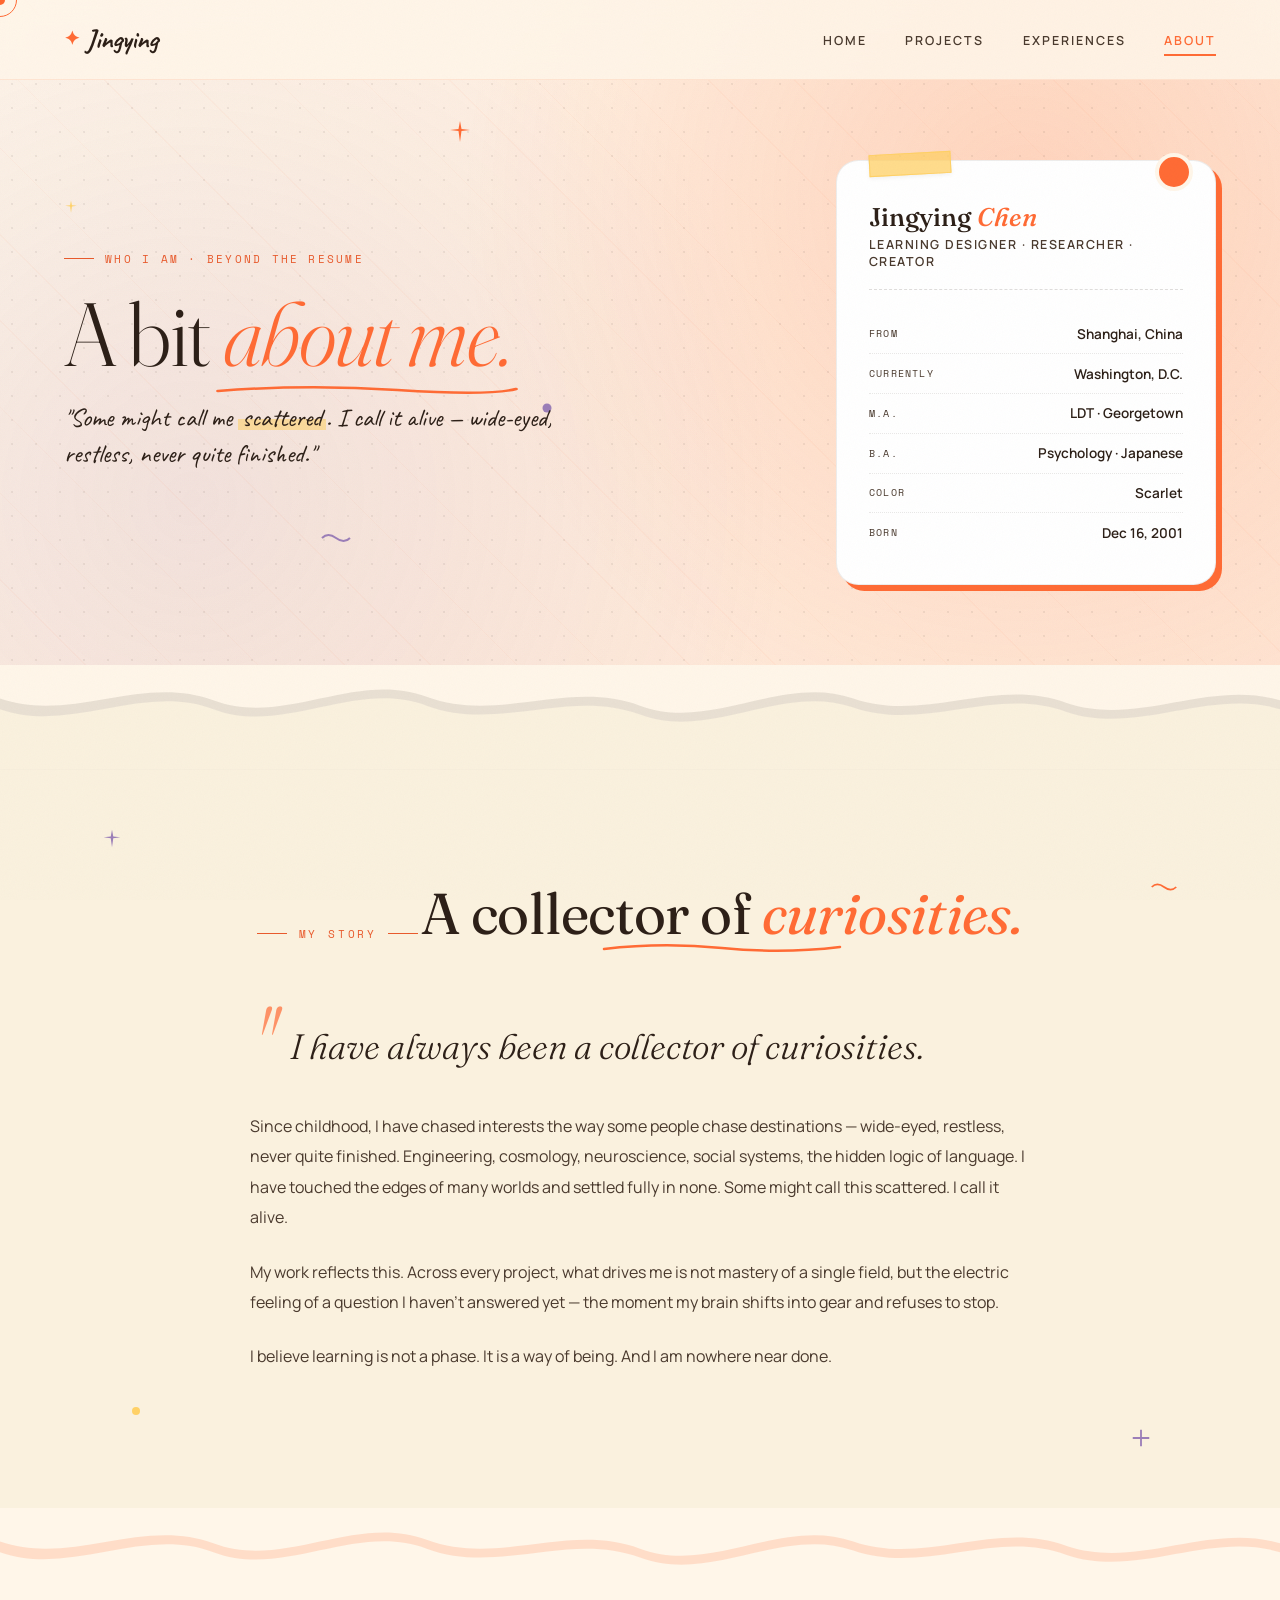
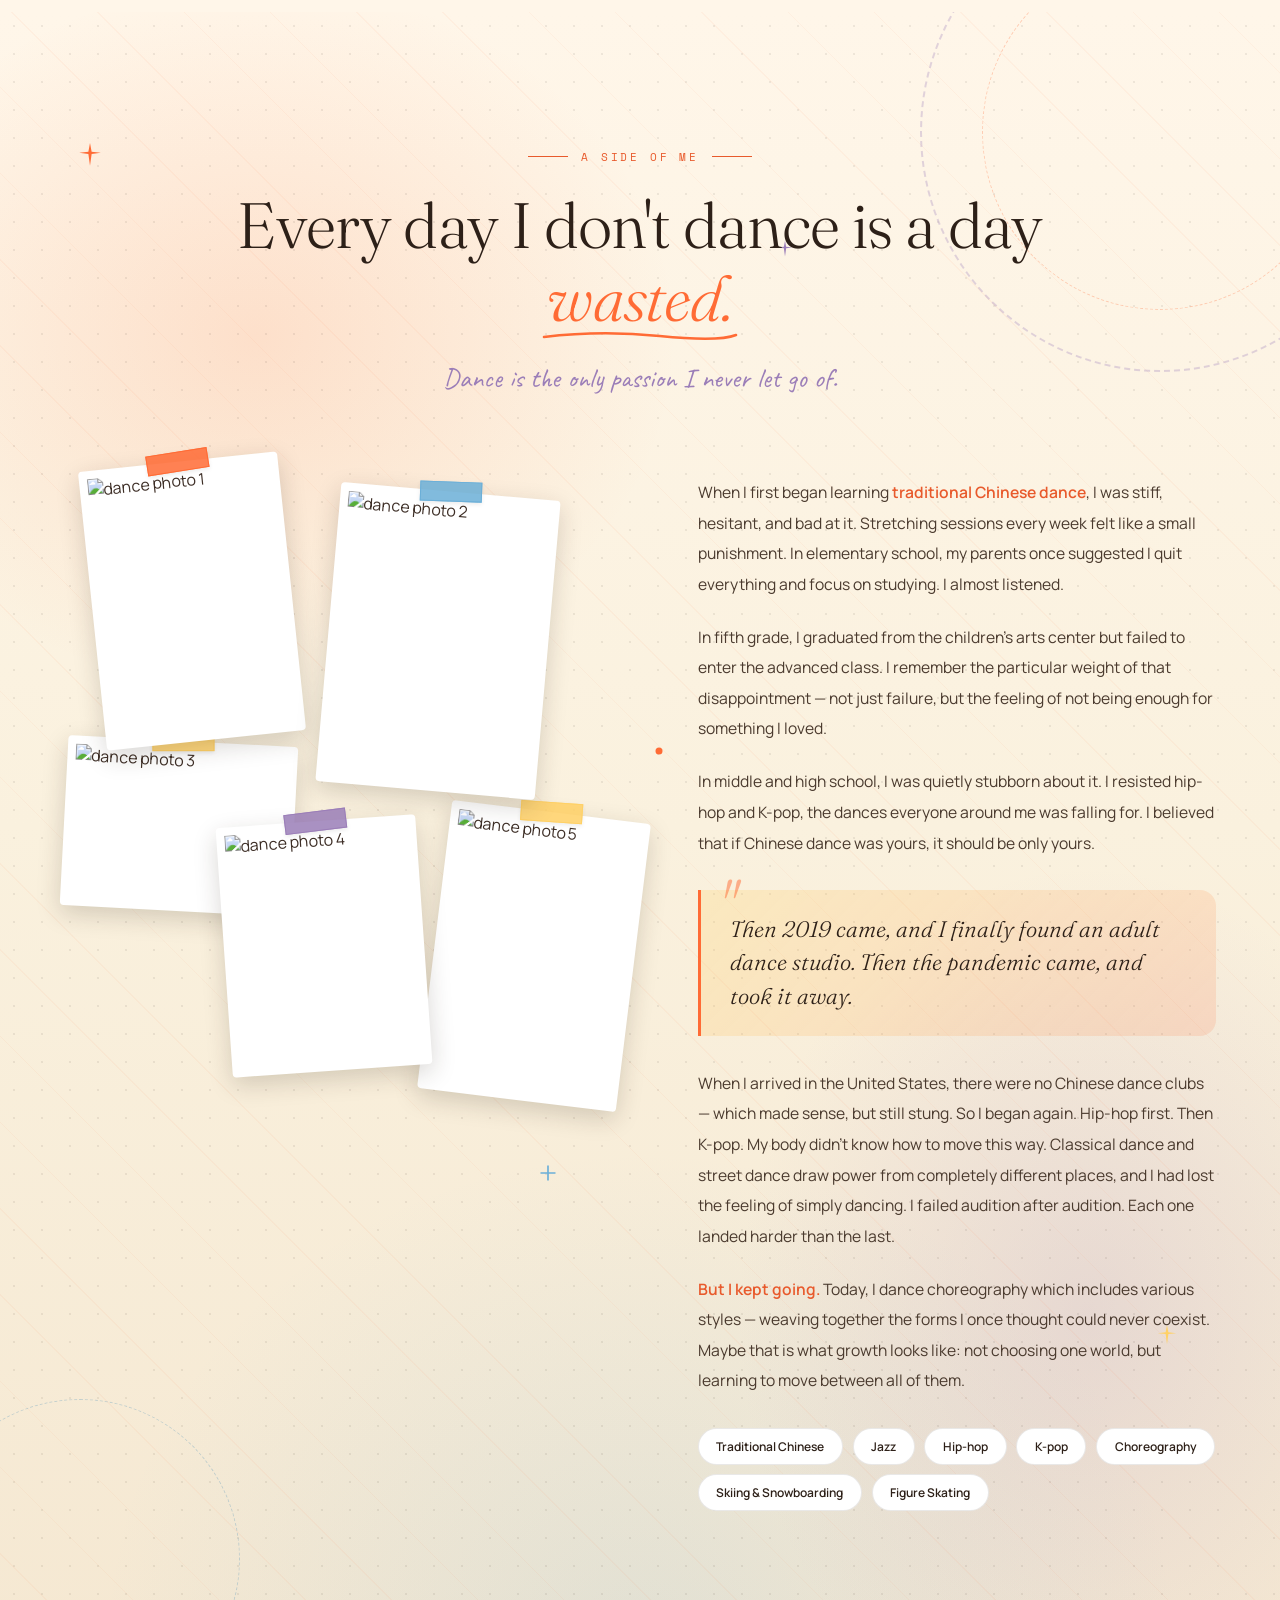
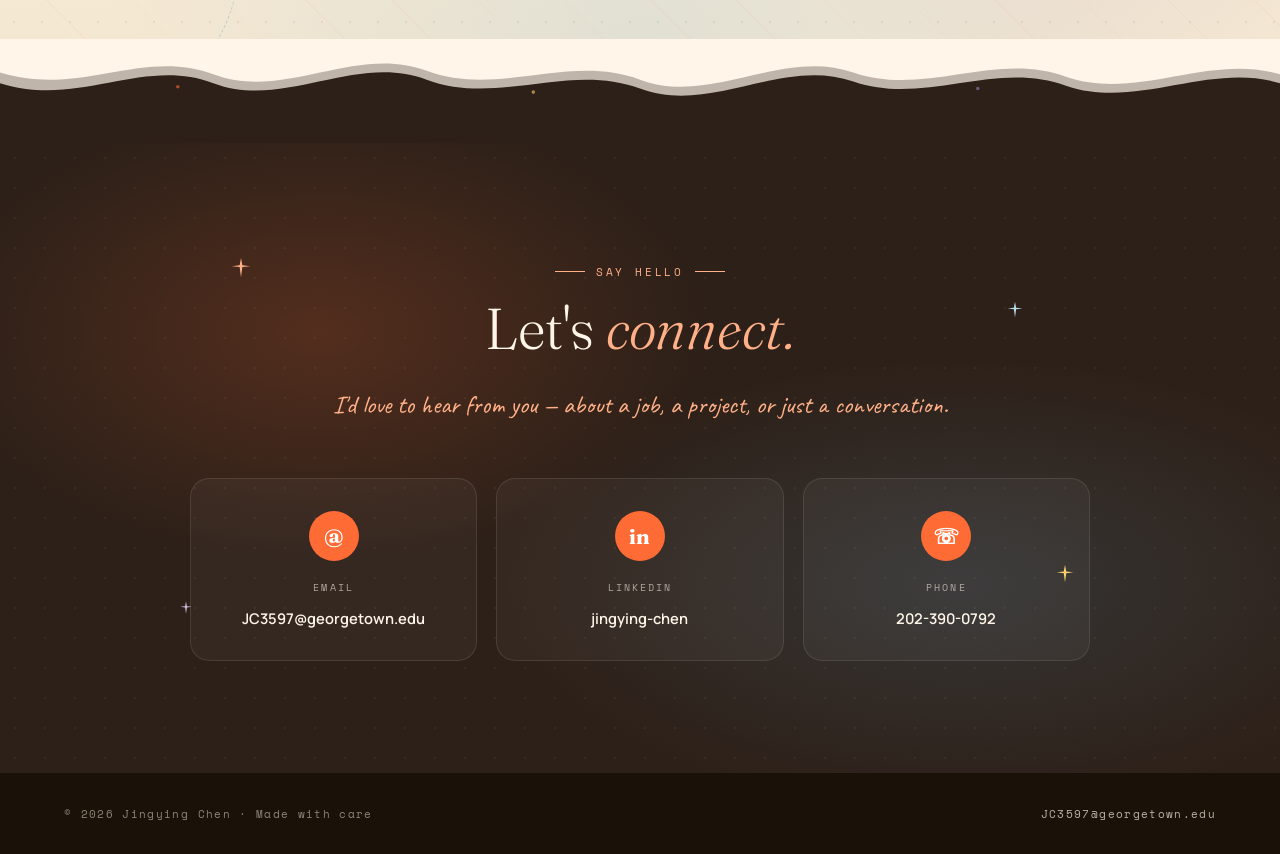
==== about.html @ 81b82e79 "Add files via upload" ====
<!DOCTYPE html>
<html lang="en">
<head>
<meta charset="UTF-8">
<meta name="viewport" content="width=device-width, initial-scale=1.0">
<title>About · Jingying Chen</title>
<link rel="preconnect" href="https://fonts.googleapis.com">
<link rel="preconnect" href="https://fonts.gstatic.com" crossorigin>
<link href="https://fonts.googleapis.com/css2?family=Fraunces:ital,opsz,wght@0,9..144,300;0,9..144,500;0,9..144,700;1,9..144,300;1,9..144,500&family=Manrope:wght@300;400;500;600;700&family=Caveat:wght@400;600;700&family=Space+Mono&display=swap" rel="stylesheet">
<link rel="stylesheet" href="styles.css">
<style>
/* ABOUT PAGE */

.about-hero {
  position: relative;
  padding: 10rem 4rem 5rem;
  background:
    radial-gradient(circle at 80% 30%, rgba(255,107,53,0.18) 0%, transparent 50%),
    radial-gradient(circle at 15% 75%, rgba(155,126,184,0.13) 0%, transparent 50%),
    linear-gradient(135deg, var(--cream) 0%, var(--orange-pale) 100%);
  overflow: hidden;
}
.about-hero::before {
  content: ''; position: absolute; inset: 0;
  background-image: radial-gradient(circle, rgba(45,32,24,0.07) 1px, transparent 1px);
  background-size: 24px 24px;
  pointer-events: none;
}
.about-hero::after {
  content: ''; position: absolute; inset: 0;
  background-image: repeating-linear-gradient(45deg, transparent 0, transparent 60px, rgba(255,107,53,0.04) 60px, rgba(255,107,53,0.04) 61px);
  pointer-events: none;
}

.about-hero-inner {
  max-width: 1280px; margin: 0 auto;
  position: relative; z-index: 2;
  display: grid; grid-template-columns: 1fr 380px;
  gap: 4rem; align-items: center;
}

.page-eyebrow {
  display: inline-flex; align-items: center; gap: .7rem;
  margin-bottom: 1.5rem;
  font-family: 'Space Mono', monospace; font-size: .7rem;
  letter-spacing: .2em; text-transform: uppercase;
  color: var(--orange-deep);
}
.page-eyebrow::before { content: ''; width: 30px; height: 1px; background: var(--orange-deep); }

.page-title {
  font-family: 'Fraunces', serif;
  font-size: clamp(3.5rem, 7vw, 6.5rem);
  font-weight: 300; line-height: .95;
  letter-spacing: -.02em;
  color: var(--ink); margin-bottom: 1.5rem;
}
.page-title em {
  font-style: italic;
  color: var(--orange);
  position: relative;
}
.page-title em::after {
  content: '';
  position: absolute;
  left: -3%; right: -3%; bottom: -8px;
  height: 14px;
  background: url("data:image/svg+xml;utf8,<svg xmlns='http://www.w3.org/2000/svg' viewBox='0 0 200 14' preserveAspectRatio='none'><path d='M2,8 Q60,1 120,7 T198,6' stroke='%23FF6B35' stroke-width='2.5' fill='none' stroke-linecap='round'/></svg>") no-repeat center / 100% 100%;
}

.page-intro {
  font-family: 'Caveat', cursive;
  font-size: 1.6rem;
  color: var(--ink);
  line-height: 1.4;
  max-width: 540px;
  margin-bottom: 2rem;
}
.page-intro-highlight {
  background: linear-gradient(180deg, transparent 55%, rgba(255,209,102,0.55) 55%, rgba(255,209,102,0.55) 88%, transparent 88%);
  padding: 0 4px;
}

/* Profile card */
.profile-card {
  background: white;
  border-radius: 1.4rem;
  padding: 2rem;
  border: 1.5px solid rgba(45,32,24,0.08);
  box-shadow: 6px 6px 0 var(--orange);
  position: relative;
}
.profile-card::before {
  content: '';
  position: absolute;
  top: -8px; right: 1.4rem;
  width: 30px; height: 30px;
  background: var(--orange);
  border-radius: 50%;
  border: 4px solid var(--cream);
}
/* tape on top */
.profile-card::after {
  content: '';
  position: absolute;
  top: -8px; left: 2rem;
  width: 80px; height: 20px;
  background: rgba(255,209,102,0.75);
  border: 1px solid rgba(255,209,102,0.95);
  transform: rotate(-3deg);
  box-shadow: 0 2px 4px rgba(0,0,0,0.05);
}

.profile-name {
  font-family: 'Fraunces', serif;
  font-size: 1.6rem;
  font-weight: 500;
  color: var(--ink);
  margin-bottom: .2rem;
  margin-top: .5rem;
}
.profile-name em { font-style: italic; color: var(--orange); }
.profile-role {
  font-size: .78rem; letter-spacing: .12em;
  text-transform: uppercase;
  color: var(--ink-soft); font-weight: 600;
  margin-bottom: 1.5rem;
  padding-bottom: 1.2rem;
  border-bottom: 1.5px dashed rgba(45,32,24,0.15);
}
.profile-info-row {
  display: flex; justify-content: space-between; align-items: center;
  padding: .65rem 0;
  border-bottom: 1px dotted rgba(45,32,24,.1);
}
.profile-info-row:last-child { border-bottom: none; }
.info-key {
  font-family: 'Space Mono', monospace;
  font-size: .62rem; letter-spacing: .12em;
  text-transform: uppercase;
  color: var(--ink-soft);
}
.info-val {
  font-size: .85rem; font-weight: 600;
  color: var(--ink);
  text-align: right;
}

/* BIO SECTION (paper) */
.bio-section {
  background: var(--paper);
  padding: 7rem 4rem;
  position: relative;
  overflow: hidden;
}
.bio-section::before {
  content: ''; position: absolute; inset: 0;
  background-image: linear-gradient(0deg, transparent 49.5%, rgba(45,32,24,0.04) 50%, transparent 50.5%);
  background-size: 100% 36px;
  pointer-events: none;
  opacity: .6;
}

.section-label-block {
  text-align: center; margin-bottom: 4rem;
  position: relative; z-index: 2;
}

.bio-content {
  max-width: 780px;
  margin: 0 auto;
  position: relative; z-index: 2;
}

.bio-pull-quote {
  font-family: 'Fraunces', serif;
  font-size: clamp(1.6rem, 3vw, 2.2rem);
  font-style: italic;
  font-weight: 300;
  line-height: 1.4;
  color: var(--ink);
  margin-bottom: 2.5rem;
  padding-left: 2.5rem;
  position: relative;
}
.bio-pull-quote::before {
  content: '"';
  position: absolute;
  left: 0; top: -1.5rem;
  font-family: 'Fraunces', serif;
  font-size: 6rem;
  color: var(--orange);
  line-height: 1;
  opacity: .7;
}

.bio-text {
  font-size: 1rem;
  line-height: 1.9;
  color: var(--ink-soft);
  margin-bottom: 1.5rem;
}


/* DANCE SECTION (rich layered) */
.dance-section {
  background:
    radial-gradient(ellipse 60% 40% at 20% 20%, rgba(255,107,53,0.15) 0%, transparent 55%),
    radial-gradient(ellipse 50% 50% at 85% 80%, rgba(155,126,184,0.18) 0%, transparent 55%),
    radial-gradient(ellipse 70% 50% at 50% 100%, rgba(107,175,216,0.14) 0%, transparent 60%),
    linear-gradient(180deg, #FFF6E9 0%, #FAF1DE 50%, #F5E8D2 100%);
  padding: 8rem 4rem;
  position: relative;
  overflow: hidden;
}
/* dot pattern */
.dance-section::before {
  content: ''; position: absolute; inset: 0;
  background-image: radial-gradient(circle, rgba(45,32,24,0.08) 1.2px, transparent 1.2px);
  background-size: 28px 28px;
  pointer-events: none;
}
/* diagonal stripes */
.dance-section::after {
  content: ''; position: absolute; inset: 0;
  background-image: repeating-linear-gradient(45deg, transparent 0, transparent 60px, rgba(255,107,53,0.05) 60px, rgba(255,107,53,0.05) 61px);
  pointer-events: none;
}

/* large rotating ring decoration */
.dance-ring-deco {
  position: absolute;
  width: 480px; height: 480px;
  border-radius: 50%;
  border: 2px dashed rgba(155,126,184,.3);
  top: -120px; right: -120px;
  animation: spin 60s linear infinite;
  z-index: 1;
}
.dance-ring-deco::before {
  content: ''; position: absolute;
  inset: 60px;
  border-radius: 50%;
  border: 1.5px dashed rgba(255,107,53,.3);
  animation: spinReverse 40s linear infinite;
}
.dance-ring-deco-2 {
  position: absolute;
  width: 320px; height: 320px;
  border-radius: 50%;
  border: 1.5px dashed rgba(74,143,184,.3);
  bottom: -80px; left: -80px;
  animation: spinReverse 50s linear infinite;
  z-index: 1;
}

.dance-section-head {
  max-width: 900px;
  margin: 0 auto 4rem;
  text-align: center;
  position: relative; z-index: 3;
}

.dance-eyebrow-center {
  display: inline-flex; align-items: center; gap: .8rem;
  font-family: 'Space Mono', monospace; font-size: .7rem;
  letter-spacing: .25em; text-transform: uppercase;
  color: var(--orange-deep);
  margin-bottom: 1.4rem;
}
.dance-eyebrow-center::before, .dance-eyebrow-center::after {
  content: ''; width: 40px; height: 1px;
  background: var(--orange-deep);
}

.dance-title-big {
  font-family: 'Fraunces', serif;
  font-size: clamp(2.4rem, 5vw, 4rem);
  font-weight: 300;
  line-height: 1.15;
  color: var(--ink);
  margin-bottom: 1.5rem;
  letter-spacing: -.01em;
}
.dance-title-big em {
  font-style: italic;
  color: var(--orange);
  position: relative;
  display: inline-block;
}
.dance-title-big em::after {
  content: '';
  position: absolute;
  left: -3%; right: -3%; bottom: -8px;
  height: 14px;
  background: url("data:image/svg+xml;utf8,<svg xmlns='http://www.w3.org/2000/svg' viewBox='0 0 200 14' preserveAspectRatio='none'><path d='M2,8 Q60,1 120,7 T198,6' stroke='%23FF6B35' stroke-width='2.5' fill='none' stroke-linecap='round'/></svg>") no-repeat center / 100% 100%;
}

.dance-handwritten-center {
  font-family: 'Caveat', cursive;
  font-size: 1.7rem;
  color: var(--purple);
  line-height: 1.4;
  max-width: 600px;
  margin: 0 auto;
}

/* main grid: photos left + text right */
.dance-grid {
  max-width: 1280px;
  margin: 0 auto;
  position: relative; z-index: 3;
  display: grid;
  grid-template-columns: 1.1fr 1fr;
  gap: 4rem;
  align-items: start;
}

/* photo collage (left side) */
.dance-photos {
  position: relative;
  height: 640px;
}
.photo-card {
  position: absolute;
  background: white;
  padding: 8px 8px 24px;
  border-radius: 4px;
  box-shadow: 0 8px 24px rgba(45,32,24,0.18);
  overflow: visible;
  transition: transform .4s ease, box-shadow .4s ease, z-index 0s;
}
.photo-card img {
  width: 100%;
  height: 100%;
  object-fit: cover;
  display: block;
}
.photo-card:hover {
  transform: scale(1.06) rotate(0deg) !important;
  box-shadow: 0 16px 40px rgba(45,32,24,0.3);
  z-index: 10 !important;
}
/* tape on each photo */
.photo-card::before {
  content: '';
  position: absolute;
  top: -10px; left: 50%;
  transform: translateX(-50%) rotate(-3deg);
  width: 60px; height: 18px;
  background: rgba(255,209,102,0.85);
  border: 1px solid rgba(255,209,102,1);
  box-shadow: 0 2px 4px rgba(0,0,0,0.08);
}
.photo-card.p1 {
  top: 0; left: 5%;
  width: 200px; height: 280px;
  transform: rotate(-6deg);
  z-index: 3;
}
.photo-card.p1::before { background: rgba(255,107,53,0.85); border-color: rgba(255,107,53,1); }
.photo-card.p2 {
  top: 30px; right: 15%;
  width: 220px; height: 300px;
  transform: rotate(5deg);
  z-index: 4;
}
.photo-card.p2::before { background: rgba(107,175,216,0.85); border-color: rgba(107,175,216,1); }
.photo-card.p3 {
  top: 280px; left: 0;
  width: 230px; height: 170px;
  transform: rotate(3deg);
  z-index: 2;
}
.photo-card.p4 {
  top: 360px; left: 28%;
  width: 200px; height: 250px;
  transform: rotate(-4deg);
  z-index: 5;
}
.photo-card.p4::before { background: rgba(155,126,184,0.85); border-color: rgba(155,126,184,1); }
.photo-card.p5 {
  top: 350px; right: 0;
  width: 200px; height: 290px;
  transform: rotate(7deg);
  z-index: 3;
}

/* small caption sticker on one photo */
.photo-caption {
  position: absolute;
  bottom: 4px; left: 0; right: 0;
  text-align: center;
  font-family: 'Caveat', cursive;
  font-size: 1rem;
  color: var(--ink);
  font-weight: 600;
}

/* text side (right) */
.dance-text-side {
  padding-top: 1rem;
  position: relative;
}

.dance-paragraph {
  font-size: .98rem;
  line-height: 1.95;
  color: var(--ink-soft);
  margin-bottom: 1.4rem;
}
.dance-paragraph strong {
  color: var(--orange-deep);
  font-weight: 600;
}

.dance-pull {
  font-family: 'Fraunces', serif;
  font-size: 1.4rem;
  font-style: italic;
  font-weight: 300;
  line-height: 1.5;
  color: var(--ink);
  margin: 2rem 0;
  padding: 1.4rem 1.8rem;
  background: linear-gradient(135deg, rgba(255,209,102,0.25), rgba(255,107,53,0.15));
  border-left: 3px solid var(--orange);
  border-radius: 0 1rem 1rem 0;
  position: relative;
}
.dance-pull::before {
  content: '"';
  position: absolute;
  top: -1rem; left: 1rem;
  font-family: 'Fraunces', serif;
  font-size: 4rem;
  color: var(--orange);
  line-height: 1;
  opacity: .5;
}

.dance-styles-wrap {
  display: flex; flex-wrap: wrap; gap: .6rem;
  margin-top: 2rem;
}
.dance-pill {
  background: white;
  border: 1.5px solid rgba(45,32,24,0.1);
  padding: .55rem 1.1rem;
  border-radius: 2rem;
  font-size: .75rem; font-weight: 600;
  color: var(--ink);
  transition: background .3s, color .3s, transform .3s, border-color .3s;
}
.dance-pill:hover {
  background: var(--orange); color: white;
  border-color: var(--orange);
  transform: translateY(-2px);
}
.dance-pill:nth-child(2):hover { background: var(--sky-deep); border-color: var(--sky-deep); }
.dance-pill:nth-child(3):hover { background: var(--purple); border-color: var(--purple); }
.dance-pill:nth-child(5):hover { background: var(--ink); border-color: var(--ink); }

/* old dance text/collage styles removed - now using new design above */

/* CONTACT (dark) */
#contact {
  background: var(--ink);
  color: var(--cream);
  padding: 7rem 4rem;
  position: relative;
  overflow: hidden;
}
#contact::before {
  content: ''; position: absolute; inset: 0;
  background:
    radial-gradient(ellipse 50% 60% at 25% 30%, rgba(255,107,53,0.18) 0%, transparent 60%),
    radial-gradient(ellipse 60% 60% at 75% 70%, rgba(107,175,216,0.15) 0%, transparent 60%);
  pointer-events: none;
}
#contact::after {
  content: ''; position: absolute; inset: 0;
  background-image: radial-gradient(circle, rgba(255,246,233,0.05) 1px, transparent 1px);
  background-size: 30px 30px;
  pointer-events: none;
}

.contact-inner {
  max-width: 900px;
  margin: 0 auto;
  position: relative; z-index: 2;
  text-align: center;
}

#contact .section-label { color: var(--orange-light); }
#contact .section-label::before, #contact .section-label::after { background: var(--orange-light); }

.contact-title {
  font-family: 'Fraunces', serif;
  font-size: clamp(2.4rem, 4.5vw, 3.8rem);
  font-weight: 300;
  line-height: 1.15;
  color: var(--cream);
  margin-bottom: 1.5rem;
}
.contact-title em { font-style: italic; color: var(--orange-light); }

.contact-sub {
  font-family: 'Caveat', cursive;
  font-size: 1.6rem;
  color: var(--orange-light);
  margin-bottom: 3.5rem;
  line-height: 1.4;
}

.contact-cards {
  display: grid;
  grid-template-columns: repeat(3, 1fr);
  gap: 1.2rem;
}

.contact-card {
  background: rgba(255,255,255,0.04);
  border: 1.5px solid rgba(255,246,233,0.1);
  border-radius: 1.2rem;
  padding: 2rem 1.5rem;
  text-decoration: none;
  color: var(--cream);
  transition: background .3s, border-color .3s, transform .3s;
  display: flex;
  flex-direction: column;
  align-items: center;
  gap: .8rem;
}
.contact-card:hover {
  background: rgba(255,107,53,0.15);
  border-color: var(--orange);
  transform: translateY(-4px);
}

.contact-icon {
  width: 50px; height: 50px;
  border-radius: 50%;
  background: var(--orange);
  color: white;
  display: flex; align-items: center; justify-content: center;
  font-size: 1.3rem; font-weight: 700;
  font-family: 'Fraunces', serif;
}

.contact-label {
  font-family: 'Space Mono', monospace;
  font-size: .65rem; letter-spacing: .2em;
  text-transform: uppercase;
  color: rgba(255,246,233,0.6);
  margin-top: .3rem;
}
.contact-value {
  font-size: .92rem;
  font-weight: 600;
  color: var(--cream);
  word-break: break-all;
}

@media (max-width: 1100px) {
  .about-hero { padding: 8rem 2.5rem 4rem; }
  .about-hero-inner { grid-template-columns: 1fr; }
  .bio-section, #contact, .dance-section { padding: 5rem 2.5rem; }
  .dance-grid { grid-template-columns: 1fr; gap: 3rem; }
  .dance-photos { height: 520px; max-width: 480px; margin: 0 auto; }
  .dance-ring-deco, .dance-ring-deco-2 { display: none; }
  .contact-cards { grid-template-columns: 1fr; }
}
@media (max-width: 700px) {
  .dance-photos { height: 440px; }
  .photo-card.p1 { width: 150px; height: 210px; }
  .photo-card.p2 { width: 160px; height: 220px; }
  .photo-card.p3 { width: 170px; height: 130px; top: 220px; }
  .photo-card.p4 { width: 150px; height: 190px; top: 270px; }
  .photo-card.p5 { width: 150px; height: 210px; top: 260px; }
}
</style>
</head>
<body>

<div class="cursor" id="cursor"></div>
<div class="cursor-ring" id="cursorRing"></div>

<nav>
  <a href="index.html" class="nav-logo">Jingying</a>
  <ul class="nav-links">
    <li><a href="index.html">Home</a></li>
    <li><a href="projects.html">Projects</a></li>
    <li><a href="experiences.html">Experiences</a></li>
    <li><a href="about.html" class="active">About</a></li>
  </ul>
</nav>

<!-- ABOUT HERO -->
<section class="about-hero">
  <!-- decorative scatters -->
  <div class="scatter float-slow" style="top:18%; left:35%; --r:8deg;">
    <svg width="24" height="24" viewBox="0 0 24 24" fill="#FF6B35"><path d="M12 1 L13.5 9 L22 10 L13.5 11 L12 22 L10.5 11 L2 10 L10.5 9 Z"/></svg>
  </div>
  <div class="scatter twinkle" style="top:60%; left:42%;">
    <svg width="18" height="18" viewBox="0 0 24 24" fill="#9B7EB8"><circle cx="12" cy="12" r="6"/></svg>
  </div>
  <div class="scatter float-med" style="bottom:18%; left:25%; --r:-12deg;">
    <svg width="32" height="14" viewBox="0 0 32 14" fill="none" stroke="#9B7EB8" stroke-width="2"><path d="M2 7 Q8 1, 16 7 T30 7"/></svg>
  </div>
  <div class="scatter twinkle" style="top:30%; left:5%;">
    <svg width="14" height="14" viewBox="0 0 24 24" fill="#FFD166"><path d="M12 1 L13.5 9 L22 10 L13.5 11 L12 22 L10.5 11 L2 10 L10.5 9 Z"/></svg>
  </div>

  <div class="about-hero-inner">
    <div>
      <div class="page-eyebrow">Who I Am · Beyond the Resume</div>
      <h1 class="page-title">A bit <em>about me.</em></h1>
      <p class="page-intro">"Some might call me <span class="page-intro-highlight">scattered</span>. I call it alive — wide-eyed, restless, never quite finished."</p>
    </div>

    <div class="profile-card">
      <h3 class="profile-name">Jingying <em>Chen</em></h3>
      <div class="profile-role">Learning Designer · Researcher · Creator</div>

      <div class="profile-info-row">
        <span class="info-key">From</span>
        <span class="info-val">Shanghai, China</span>
      </div>
      <div class="profile-info-row">
        <span class="info-key">Currently</span>
        <span class="info-val">Washington, D.C.</span>
      </div>
      <div class="profile-info-row">
        <span class="info-key">M.A.</span>
        <span class="info-val">LDT · Georgetown</span>
      </div>
      <div class="profile-info-row">
        <span class="info-key">B.A.</span>
        <span class="info-val">Psychology · Japanese</span>
      </div>
      <div class="profile-info-row">
        <span class="info-key">Color</span>
        <span class="info-val">Scarlet</span>
      </div>
      <div class="profile-info-row">
        <span class="info-key">Born</span>
        <span class="info-val">Dec 16, 2001</span>
      </div>
    </div>
  </div>
</section>

<!-- TORN PAPER cream → paper -->
<svg class="divider" viewBox="0 0 1440 120" preserveAspectRatio="none" xmlns="http://www.w3.org/2000/svg" style="margin-top:-2px; display:block;">
  <path d="M0,40 C80,68 160,12 240,42 C320,72 400,8 480,38 C560,68 640,18 720,48 C800,78 880,12 960,40 C1040,68 1120,15 1200,45 C1280,72 1360,18 1440,42 L1440,120 L0,120 Z" fill="rgba(45,32,24,0.1)"/>
  <path d="M0,52 C80,80 160,22 240,52 C320,82 400,18 480,48 C560,78 640,28 720,58 C800,88 880,22 960,50 C1040,78 1120,25 1200,55 C1280,82 1360,28 1440,52 L1440,120 L0,120 Z" fill="#FAF1DE"/>
</svg>

<!-- BIO -->
<section class="bio-section">
  <div class="scatter twinkle" style="top:8%; left:8%;">
    <svg width="20" height="20" viewBox="0 0 24 24" fill="#9B7EB8"><path d="M12 1 L13.5 9 L22 10 L13.5 11 L12 22 L10.5 11 L2 10 L10.5 9 Z"/></svg>
  </div>
  <div class="scatter float-slow" style="top:15%; right:8%; --r:12deg;">
    <svg width="28" height="14" viewBox="0 0 32 14" fill="none" stroke="#FF6B35" stroke-width="2"><path d="M2 7 Q8 1, 16 7 T30 7"/></svg>
  </div>
  <div class="scatter twinkle" style="bottom:12%; left:10%; animation-delay:.8s;">
    <svg width="16" height="16" viewBox="0 0 24 24" fill="#FFD166"><circle cx="12" cy="12" r="6"/></svg>
  </div>
  <div class="scatter float-med" style="bottom:8%; right:10%; --r:-10deg;">
    <svg width="22" height="22" viewBox="0 0 24 24" fill="none" stroke="#9B7EB8" stroke-width="2"><path d="M3 12 L21 12 M12 3 L12 21"/></svg>
  </div>

  <div class="section-label-block reveal">
    <div class="section-label">My Story</div>
    <h2 class="section-title">A collector of <em>curiosities.</em>
      <svg class="title-underline" viewBox="0 0 240 14" preserveAspectRatio="none"><path d="M2,8 Q60,1 120,7 T238,6" stroke="#FF6B35" stroke-width="2.5" fill="none" stroke-linecap="round"/></svg>
    </h2>
  </div>

  <div class="bio-content">
    <p class="bio-pull-quote reveal">I have always been a collector of curiosities.</p>

    <p class="bio-text reveal">Since childhood, I have chased interests the way some people chase destinations — wide-eyed, restless, never quite finished. Engineering, cosmology, neuroscience, social systems, the hidden logic of language. I have touched the edges of many worlds and settled fully in none. Some might call this scattered. I call it alive.</p>

    <p class="bio-text reveal">My work reflects this. Across every project, what drives me is not mastery of a single field, but the electric feeling of a question I haven't answered yet — the moment my brain shifts into gear and refuses to stop.</p>

    <p class="bio-text reveal">I believe learning is not a phase. It is a way of being. And I am nowhere near done.</p>


  </div>
</section>

<!-- TORN PAPER paper → warm dance bg -->
<svg class="divider" viewBox="0 0 1440 120" preserveAspectRatio="none" xmlns="http://www.w3.org/2000/svg" style="margin-top:-2px; display:block;">
  <path d="M0,40 C80,68 160,12 240,42 C320,72 400,8 480,38 C560,68 640,18 720,48 C800,78 880,12 960,40 C1040,68 1120,15 1200,45 C1280,72 1360,18 1440,42 L1440,120 L0,120 Z" fill="rgba(255,107,53,0.18)"/>
  <path d="M0,52 C80,80 160,22 240,52 C320,82 400,18 480,48 C560,78 640,28 720,58 C800,88 880,22 960,50 C1040,78 1120,25 1200,55 C1280,82 1360,28 1440,52 L1440,120 L0,120 Z" fill="#FFF6E9"/>
</svg>

<!-- DANCE -->
<section class="dance-section">
  <div class="dance-ring-deco"></div>
  <div class="dance-ring-deco-2"></div>

  <!-- scattered decorations -->
  <div class="scatter float-slow" style="top:8%; left:6%; --r:8deg;">
    <svg width="26" height="26" viewBox="0 0 24 24" fill="#FF6B35"><path d="M12 1 L13.5 9 L22 10 L13.5 11 L12 22 L10.5 11 L2 10 L10.5 9 Z"/></svg>
  </div>
  <div class="scatter twinkle" style="top:14%; right:38%;">
    <svg width="18" height="18" viewBox="0 0 24 24" fill="#9B7EB8"><path d="M12 1 L13.5 9 L22 10 L13.5 11 L12 22 L10.5 11 L2 10 L10.5 9 Z"/></svg>
  </div>
  <div class="scatter float-med" style="top:50%; left:5%; --r:-8deg;">
    <svg width="36" height="14" viewBox="0 0 36 14" fill="none" stroke="#9B7EB8" stroke-width="2.2"><path d="M2 7 Q9 1, 18 7 T34 7"/></svg>
  </div>
  <div class="scatter twinkle" style="bottom:18%; right:8%; animation-delay:.8s;">
    <svg width="22" height="22" viewBox="0 0 24 24" fill="#FFD166"><path d="M12 1 L13.5 9 L22 10 L13.5 11 L12 22 L10.5 11 L2 10 L10.5 9 Z"/></svg>
  </div>
  <div class="scatter twinkle" style="top:45%; right:48%; animation-delay:1.4s;">
    <svg width="14" height="14" viewBox="0 0 24 24" fill="#FF6B35"><circle cx="12" cy="12" r="6"/></svg>
  </div>
  <div class="scatter float-fast" style="bottom:28%; left:42%; --r:5deg;">
    <svg width="20" height="20" viewBox="0 0 24 24" fill="none" stroke="#6BAFD8" stroke-width="2"><path d="M3 12 L21 12 M12 3 L12 21"/></svg>
  </div>

  <div class="dance-section-head reveal">
    <div class="dance-eyebrow-center">A Side of Me</div>
    <h2 class="dance-title-big">Every day I don't dance is a day <em>wasted.</em></h2>
    <p class="dance-handwritten-center">Dance is the only passion I never let go of.</p>
  </div>

  <div class="dance-grid">
    <!-- PHOTO COLLAGE -->
    <div class="dance-photos reveal-left">
      <div class="photo-card p1">
        <img src="https://static.wixstatic.com/media/de570c_2f3fe4311bea44bc84d7a65e1aef3537~mv2.jpg/v1/fill/w_400,h_540,q_85,enc_avif,quality_auto/de570c_2f3fe4311bea44bc84d7a65e1aef3537~mv2.jpg" alt="dance photo 1">
      </div>
      <div class="photo-card p2">
        <img src="https://static.wixstatic.com/media/de570c_2e2cbc2d0af54df2873df945263fed14~mv2.jpg/v1/fill/w_440,h_580,q_85,enc_avif,quality_auto/de570c_2e2cbc2d0af54df2873df945263fed14~mv2.jpg" alt="dance photo 2">
      </div>
      <div class="photo-card p3">
        <img src="https://static.wixstatic.com/media/de570c_041aee4370484e2daedf3b8b1eaa8d90~mv2.jpg/v1/fill/w_460,h_320,q_85,enc_avif,quality_auto/de570c_041aee4370484e2daedf3b8b1eaa8d90~mv2.jpg" alt="dance photo 3">
      </div>
      <div class="photo-card p4">
        <img src="https://static.wixstatic.com/media/de570c_0005ef2e72594ff9a73175da64acc447~mv2.jpg/v1/fill/w_400,h_500,q_85,enc_avif,quality_auto/de570c_0005ef2e72594ff9a73175da64acc447~mv2.jpg" alt="dance photo 4">
      </div>
      <div class="photo-card p5">
        <img src="https://static.wixstatic.com/media/de570c_c2485e5d5d5c479a943b894ca2d4cf99~mv2.jpg/v1/fill/w_400,h_580,q_85,enc_avif,quality_auto/de570c_c2485e5d5d5c479a943b894ca2d4cf99~mv2.jpg" alt="dance photo 5">
      </div>
    </div>

    <!-- TEXT SIDE -->
    <div class="dance-text-side reveal-right">
      <p class="dance-paragraph">When I first began learning <strong>traditional Chinese dance</strong>, I was stiff, hesitant, and bad at it. Stretching sessions every week felt like a small punishment. In elementary school, my parents once suggested I quit everything and focus on studying. I almost listened.</p>

      <p class="dance-paragraph">In fifth grade, I graduated from the children's arts center but failed to enter the advanced class. I remember the particular weight of that disappointment — not just failure, but the feeling of not being enough for something I loved.</p>

      <p class="dance-paragraph">In middle and high school, I was quietly stubborn about it. I resisted hip-hop and K-pop, the dances everyone around me was falling for. I believed that if Chinese dance was yours, it should be only yours.</p>

      <div class="dance-pull">Then 2019 came, and I finally found an adult dance studio. Then the pandemic came, and took it away.</div>

      <p class="dance-paragraph">When I arrived in the United States, there were no Chinese dance clubs — which made sense, but still stung. So I began again. Hip-hop first. Then K-pop. My body didn't know how to move this way. Classical dance and street dance draw power from completely different places, and I had lost the feeling of simply dancing. I failed audition after audition. Each one landed harder than the last.</p>

      <p class="dance-paragraph"><strong>But I kept going.</strong> Today, I dance choreography which includes various styles — weaving together the forms I once thought could never coexist. Maybe that is what growth looks like: not choosing one world, but learning to move between all of them.</p>

      <div class="dance-styles-wrap">
        <span class="dance-pill">Traditional Chinese</span>
        <span class="dance-pill">Jazz</span>
        <span class="dance-pill">Hip-hop</span>
        <span class="dance-pill">K-pop</span>
        <span class="dance-pill">Choreography</span>
        <span class="dance-pill">Skiing &amp; Snowboarding</span>
        <span class="dance-pill">Figure Skating</span>
      </div>
    </div>
  </div>
</section>

<!-- TORN PAPER sky → dark -->
<svg class="divider" viewBox="0 0 1440 120" preserveAspectRatio="none" xmlns="http://www.w3.org/2000/svg" style="margin-top:-2px; display:block;">
  <path d="M0,40 C90,68 160,12 240,42 C320,72 400,8 480,38 C560,68 640,18 720,48 C800,78 880,12 960,40 C1040,68 1120,15 1200,45 C1280,72 1360,18 1440,42 L1440,120 L0,120 Z" fill="rgba(45,32,24,0.3)"/>
  <path d="M0,52 C90,80 160,22 240,52 C320,82 400,18 480,48 C560,78 640,28 720,58 C800,88 880,22 960,50 C1040,78 1120,25 1200,55 C1280,82 1360,28 1440,52 L1440,120 L0,120 Z" fill="#2D2018"/>
  <circle cx="200" cy="56" r="2" fill="#FF6B35" opacity="0.6"/>
  <circle cx="600" cy="62" r="2" fill="#FFD166" opacity="0.6"/>
  <circle cx="1100" cy="58" r="2" fill="#9B7EB8" opacity="0.6"/>
</svg>

<!-- CONTACT -->
<section id="contact">
  <div class="scatter twinkle" style="top:18%; left:18%;">
    <svg width="22" height="22" viewBox="0 0 24 24" fill="#FFB088"><path d="M12 1 L13.5 9 L22 10 L13.5 11 L12 22 L10.5 11 L2 10 L10.5 9 Z"/></svg>
  </div>
  <div class="scatter twinkle" style="top:25%; right:20%; animation-delay:.8s;">
    <svg width="18" height="18" viewBox="0 0 24 24" fill="#B5DBED"><path d="M12 1 L13.5 9 L22 10 L13.5 11 L12 22 L10.5 11 L2 10 L10.5 9 Z"/></svg>
  </div>
  <div class="scatter twinkle" style="bottom:25%; left:14%; animation-delay:.4s;">
    <svg width="14" height="14" viewBox="0 0 24 24" fill="#D4C2E2"><path d="M12 1 L13.5 9 L22 10 L13.5 11 L12 22 L10.5 11 L2 10 L10.5 9 Z"/></svg>
  </div>
  <div class="scatter twinkle" style="bottom:30%; right:16%; animation-delay:1.2s;">
    <svg width="20" height="20" viewBox="0 0 24 24" fill="#FFD166"><path d="M12 1 L13.5 9 L22 10 L13.5 11 L12 22 L10.5 11 L2 10 L10.5 9 Z"/></svg>
  </div>

  <div class="contact-inner">
    <div class="reveal">
      <div class="section-label">Say Hello</div>
      <h2 class="contact-title">Let's <em>connect.</em></h2>
      <p class="contact-sub">I'd love to hear from you — about a job, a project, or just a conversation.</p>
    </div>

    <div class="contact-cards">
      <a href="mailto:JC3597@georgetown.edu" class="contact-card reveal">
        <div class="contact-icon">@</div>
        <div class="contact-label">Email</div>
        <div class="contact-value">JC3597@georgetown.edu</div>
      </a>

      <a href="https://www.linkedin.com/in/jingying-chen-978ab2326/" target="_blank" class="contact-card reveal">
        <div class="contact-icon">in</div>
        <div class="contact-label">LinkedIn</div>
        <div class="contact-value">jingying-chen</div>
      </a>

      <a href="tel:2023900792" class="contact-card reveal">
        <div class="contact-icon">☏</div>
        <div class="contact-label">Phone</div>
        <div class="contact-value">202-390-0792</div>
      </a>
    </div>
  </div>
</section>

<footer>
  <span>© 2026 Jingying Chen · Made with care</span>
  <span><a href="mailto:JC3597@georgetown.edu">JC3597@georgetown.edu</a></span>
</footer>

<script>
const cursor = document.getElementById('cursor');
const ring = document.getElementById('cursorRing');
let mx=0,my=0,rx=0,ry=0;
document.addEventListener('mousemove', e => { mx=e.clientX; my=e.clientY; cursor.style.left=mx+'px'; cursor.style.top=my+'px'; });
function animRing() { rx += (mx-rx)*.13; ry += (my-ry)*.13; ring.style.left=rx+'px'; ring.style.top=ry+'px'; requestAnimationFrame(animRing); }
animRing();
document.querySelectorAll('a, button').forEach(el => {
  el.addEventListener('mouseenter', () => { cursor.style.width='18px'; cursor.style.height='18px'; ring.style.width='52px'; ring.style.height='52px'; });
  el.addEventListener('mouseleave', () => { cursor.style.width='10px'; cursor.style.height='10px'; ring.style.width='34px'; ring.style.height='34px'; });
});
const reveals = document.querySelectorAll('.reveal, .reveal-left, .reveal-right');
const obs = new IntersectionObserver((entries) => { entries.forEach(e => { if (e.isIntersecting) { e.target.classList.add('visible'); obs.unobserve(e.target); } }); }, { threshold: 0.08 });
reveals.forEach(el => obs.observe(el));
</script>
</body>
</html>
---- styles.css ----
/* ═══════════════════════════════════════════════════════
   JINGYING CHEN PORTFOLIO — SHARED STYLESHEET
   ═══════════════════════════════════════════════════════ */

:root {
  --orange: #FF6B35;
  --orange-deep: #E85A2C;
  --orange-light: #FFB088;
  --orange-pale: #FFE4D2;
  --yellow: #FFD166;
  --sky: #6BAFD8;
  --sky-light: #B5DBED;
  --sky-pale: #E8F4FB;
  --sky-deep: #4A8FB8;
  --purple: #9B7EB8;
  --purple-light: #D4C2E2;
  --purple-pale: #EDE5F5;
  --cream: #FFF6E9;
  --cream-warm: #FBEBD0;
  --paper: #FAF1DE;
  --ink: #2D2018;
  --ink-soft: #4A3A2E;
  --text: #3D2E26;
}

* { margin: 0; padding: 0; box-sizing: border-box; }
html { scroll-behavior: smooth; }

body {
  font-family: 'Manrope', sans-serif;
  background: var(--cream);
  color: var(--text);
  overflow-x: hidden;
  cursor: none;
}

/* paper noise texture */
body::before {
  content: ''; position: fixed; inset: 0;
  background-image: url("data:image/svg+xml,%3Csvg viewBox='0 0 200 200' xmlns='http://www.w3.org/2000/svg'%3E%3Cfilter id='n'%3E%3CfeTurbulence type='fractalNoise' baseFrequency='0.85' numOctaves='3'/%3E%3C/filter%3E%3Crect width='100%25' height='100%25' filter='url(%23n)' opacity='0.5'/%3E%3C/svg%3E");
  background-size: 200px;
  opacity: 0.07;
  pointer-events: none;
  z-index: 9999;
  mix-blend-mode: multiply;
}

/* ═══ CURSOR ═══ */
.cursor {
  position: fixed; width: 10px; height: 10px;
  background: var(--orange); border-radius: 50%;
  pointer-events: none; z-index: 10000;
  transform: translate(-50%,-50%);
  transition: width .2s, height .2s;
  mix-blend-mode: multiply;
}
.cursor-ring {
  position: fixed; width: 34px; height: 34px;
  border: 1.5px solid var(--orange); border-radius: 50%;
  pointer-events: none; z-index: 9998;
  transform: translate(-50%,-50%);
  transition: width .15s, height .15s;
}

/* ═══ NAV ═══ */
nav {
  position: fixed; top: 0; left: 0; right: 0; z-index: 500;
  display: flex; justify-content: space-between; align-items: center;
  padding: 1.4rem 4rem;
  background: rgba(255,246,233,0.85);
  backdrop-filter: blur(14px);
  border-bottom: 1px solid rgba(255,107,53,0.12);
}
.nav-logo {
  font-family: 'Caveat', cursive;
  font-size: 1.7rem;
  font-weight: 700;
  color: var(--ink);
  text-decoration: none;
  position: relative;
  display: inline-flex; align-items: center; gap: .4rem;
}
.nav-logo::before {
  content: '✦';
  color: var(--orange);
  font-size: 1.2rem;
}
.nav-links { display: flex; gap: 2.4rem; list-style: none; }
.nav-links a {
  text-decoration: none; color: var(--ink-soft);
  font-size: .78rem; font-weight: 600;
  letter-spacing: .16em; text-transform: uppercase;
  position: relative; padding: .4rem 0;
  transition: color .3s;
}
.nav-links a.active { color: var(--orange); }
.nav-links a::after {
  content: ''; position: absolute; bottom: 0; left: 0;
  width: 0; height: 2px; background: var(--orange);
  transition: width .3s;
}
.nav-links a:hover::after, .nav-links a.active::after { width: 100%; }
.nav-links a:hover { color: var(--orange); }

/* ═══ DECORATIVE ANIMATIONS ═══ */
.scatter { position: absolute; pointer-events: none; z-index: 1; }
.scatter svg { display: block; }

.float-slow { animation: floatSlow 6s ease-in-out infinite; }
.float-med { animation: floatMed 4.5s ease-in-out infinite; }
.float-fast { animation: floatFast 3s ease-in-out infinite; }

@keyframes floatSlow {
  0%,100% { transform: translateY(0) rotate(var(--r,0deg)); }
  50% { transform: translateY(-14px) rotate(calc(var(--r,0deg) + 4deg)); }
}
@keyframes floatMed {
  0%,100% { transform: translateY(0) rotate(var(--r,0deg)); }
  50% { transform: translateY(-10px) rotate(calc(var(--r,0deg) - 3deg)); }
}
@keyframes floatFast {
  0%,100% { transform: translateY(0) rotate(var(--r,0deg)) scale(1); }
  50% { transform: translateY(-7px) rotate(calc(var(--r,0deg) + 6deg)) scale(1.08); }
}

@keyframes twinkle {
  0%,100% { opacity: .3; transform: scale(.85); }
  50% { opacity: 1; transform: scale(1); }
}
.twinkle { animation: twinkle 2.5s ease-in-out infinite; }

@keyframes spin { to { transform: rotate(360deg); } }
@keyframes spinReverse { to { transform: rotate(-360deg); } }

/* ═══ DIVIDERS ═══ */
.divider { display: block; width: 100%; height: auto; }

/* ═══ SECTION COMMON ═══ */
.section-label {
  font-family: 'Space Mono', monospace;
  font-size: .7rem;
  letter-spacing: .25em;
  text-transform: uppercase;
  color: var(--orange-deep);
  display: inline-flex; align-items: center; gap: .7rem;
  margin-bottom: 1rem;
}
.section-label::before, .section-label::after {
  content: ''; width: 30px; height: 1px;
  background: var(--orange-deep);
}

.section-title {
  font-family: 'Fraunces', serif;
  font-size: clamp(2.4rem, 4.5vw, 3.8rem);
  font-weight: 400; line-height: 1.1;
  color: var(--ink);
  letter-spacing: -.01em;
  position: relative;
  display: inline-block;
}
.section-title em {
  font-style: italic;
  color: var(--orange);
}

/* hand-drawn underline */
.title-underline {
  position: absolute;
  bottom: -10px; left: 50%;
  transform: translateX(-50%);
  width: 240px; height: 14px;
  pointer-events: none;
}

/* ═══ BUTTONS ═══ */
.btn-fill {
  background: var(--orange); color: white;
  padding: 1rem 2.2rem;
  text-decoration: none;
  font-size: .78rem; font-weight: 700;
  letter-spacing: .15em; text-transform: uppercase;
  border-radius: 999px;
  box-shadow: 5px 5px 0 var(--ink);
  transition: transform .25s, box-shadow .25s;
  display: inline-block;
}
.btn-fill:hover {
  transform: translate(-3px,-3px);
  box-shadow: 8px 8px 0 var(--ink);
}

.btn-out {
  color: var(--ink); text-decoration: none;
  padding: 1rem 2.2rem;
  font-size: .78rem; font-weight: 700;
  letter-spacing: .15em; text-transform: uppercase;
  border: 1.5px solid var(--ink);
  border-radius: 999px;
  transition: background .25s, color .25s;
  display: inline-block;
}
.btn-out:hover { background: var(--ink); color: var(--cream); }

/* ═══ TAPE EFFECT ═══ */
.tape {
  position: absolute;
  width: 80px; height: 22px;
  background: rgba(255,209,102,0.7);
  border: 1px solid rgba(255,209,102,0.9);
  box-shadow: 0 2px 4px rgba(0,0,0,0.05);
}
.tape::before, .tape::after {
  content: ''; position: absolute;
  top: 0; bottom: 0; width: 4px;
  background: rgba(255,255,255,0.4);
}
.tape::before { left: 8px; }
.tape::after { right: 8px; }
.tape.sky { background: rgba(107,175,216,0.7); border-color: rgba(107,175,216,0.9); }
.tape.purple { background: rgba(155,126,184,0.7); border-color: rgba(155,126,184,0.9); }
.tape.orange { background: rgba(255,107,53,0.7); border-color: rgba(255,107,53,0.9); }

/* ═══ STICKER NUMBER ═══ */
.num-sticker {
  background: var(--orange);
  color: white;
  font-family: 'Space Mono', monospace;
  font-size: .7rem; font-weight: 700;
  letter-spacing: .12em;
  padding: .35rem .8rem;
  border-radius: 999px;
  border: 2px solid white;
  display: inline-block;
}

/* ═══ FOOTER ═══ */
footer {
  background: #1A1208;
  color: rgba(255,246,233,0.5);
  padding: 2rem 4rem;
  display: flex; justify-content: space-between; align-items: center;
  font-family: 'Space Mono', monospace;
  font-size: .7rem; letter-spacing: .12em;
  flex-wrap: wrap; gap: 1rem;
}
footer a { color: rgba(255,246,233,0.7); text-decoration: none; }
footer a:hover { color: var(--orange-light); }

/* ═══ REVEAL ANIMATIONS ═══ */
.reveal {
  opacity: 0;
  transform: translateY(36px);
  transition: opacity .8s ease, transform .8s ease;
}
.reveal.visible {
  opacity: 1;
  transform: translateY(0);
}

.reveal-left {
  opacity: 0; transform: translateX(-36px);
  transition: opacity .8s ease, transform .8s ease;
}
.reveal-left.visible { opacity: 1; transform: translateX(0); }

.reveal-right {
  opacity: 0; transform: translateX(36px);
  transition: opacity .8s ease, transform .8s ease;
}
.reveal-right.visible { opacity: 1; transform: translateX(0); }

/* ═══ RESPONSIVE BASE ═══ */
@media (max-width: 1100px) {
  nav { padding: 1rem 2rem; }
  .nav-links { gap: 1.4rem; }
  footer { padding: 1.5rem 2rem; }
}
@media (max-width: 700px) {
  .nav-links { gap: 1rem; }
  .nav-links a { font-size: .68rem; }
  .scatter { display: none; }
}
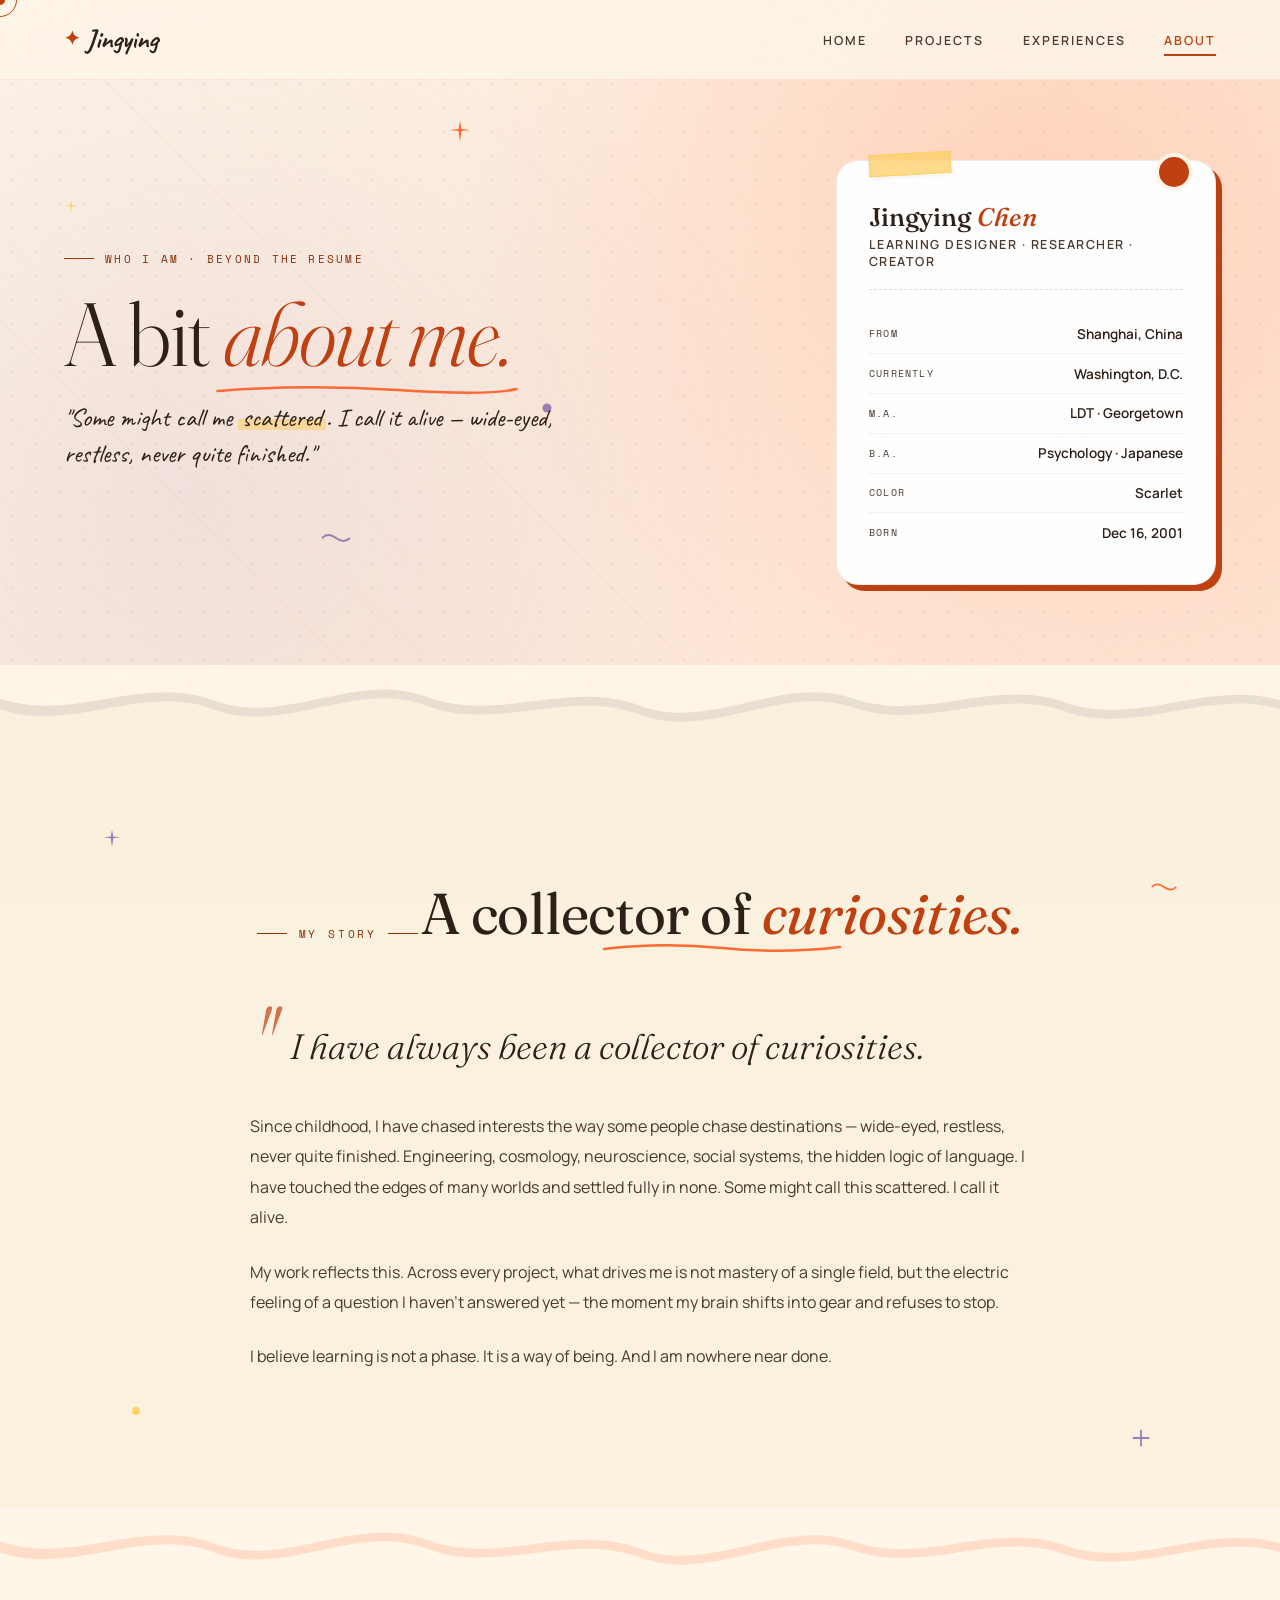
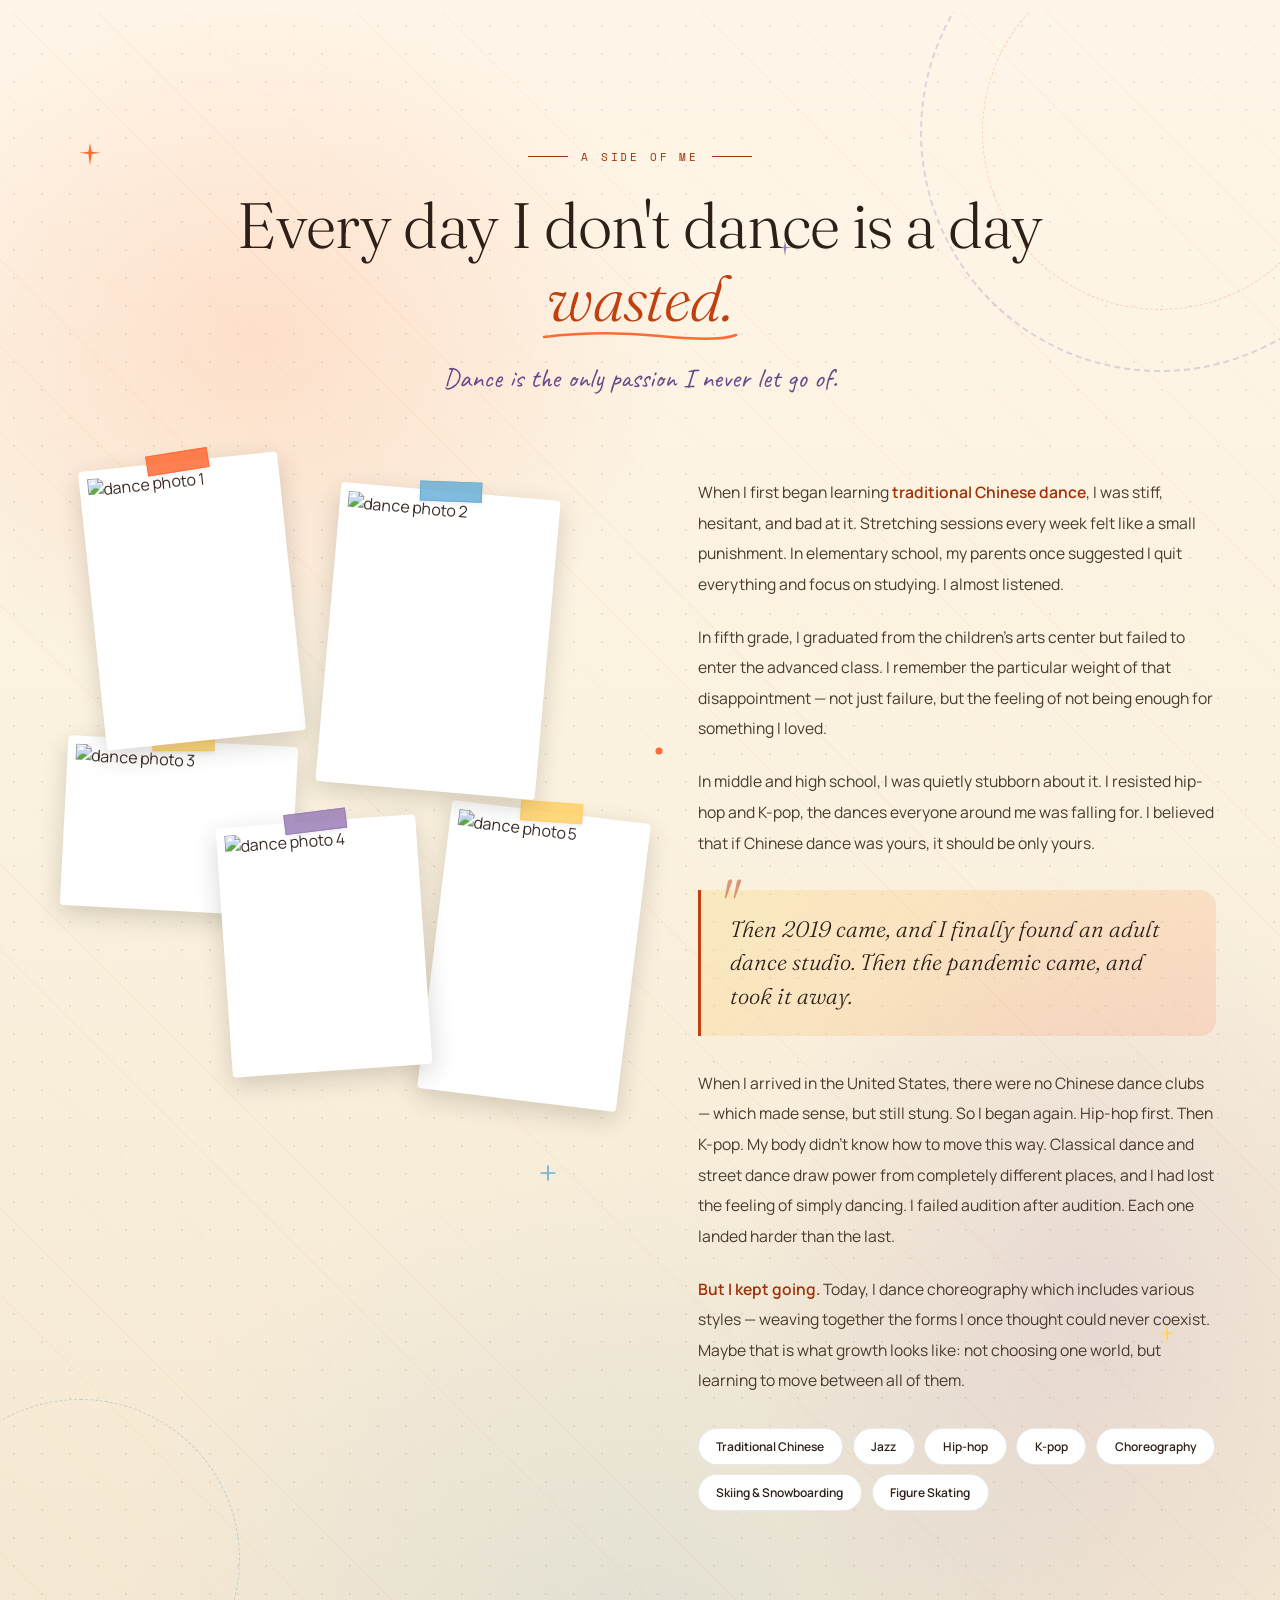
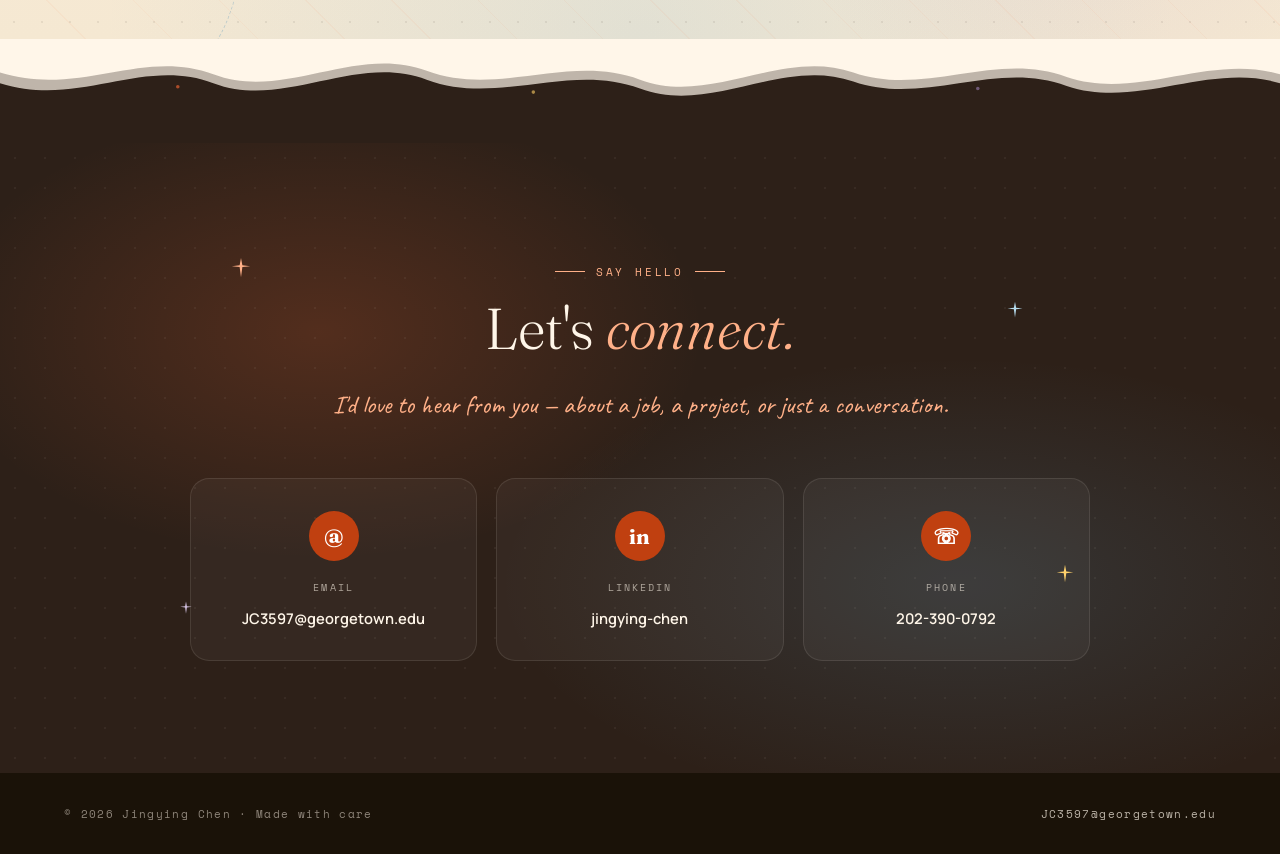
==== commit 56cc1c9a: "Add files via upload" ====
--- a/about.html
+++ b/about.html
@@ -4,9 +4,8 @@
 <meta charset="UTF-8">
 <meta name="viewport" content="width=device-width, initial-scale=1.0">
 <title>About · Jingying Chen</title>
-<link rel="preconnect" href="https://fonts.googleapis.com">
-<link rel="preconnect" href="https://fonts.gstatic.com" crossorigin>
-<link href="https://fonts.googleapis.com/css2?family=Fraunces:ital,opsz,wght@0,9..144,300;0,9..144,500;0,9..144,700;1,9..144,300;1,9..144,500&family=Manrope:wght@300;400;500;600;700&family=Caveat:wght@400;600;700&family=Space+Mono&display=swap" rel="stylesheet">
+<link rel="preload" as="style" onload="this.onload=null;this.rel='stylesheet'" href="https://fonts.googleapis.com/css2?family=Fraunces:ital,opsz,wght@0,9..144,500;0,9..144,700;1,9..144,500&family=Manrope:wght@400;600&family=Caveat:wght@600&family=Space+Mono&display=swap">
+<noscript><link rel="stylesheet" href="https://fonts.googleapis.com/css2?family=Fraunces:ital,opsz,wght@0,9..144,500;0,9..144,700;1,9..144,500&family=Manrope:wght@400;600&family=Caveat:wght@600&family=Space+Mono&display=swap"></noscript>
 <link rel="stylesheet" href="styles.css">
 <style>
 /* ABOUT PAGE */
@@ -44,7 +43,7 @@
   margin-bottom: 1.5rem;
   font-family: 'Space Mono', monospace; font-size: .7rem;
   letter-spacing: .2em; text-transform: uppercase;
-  color: var(--orange-deep);
+  color: #8B2E08;
 }
 .page-eyebrow::before { content: ''; width: 30px; height: 1px; background: var(--orange-deep); }
 
@@ -595,6 +594,7 @@
     <li><a href="about.html" class="active">About</a></li>
   </ul>
 </nav>
+<main>
 
 <!-- ABOUT HERO -->
 <section class="about-hero">
@@ -829,12 +829,14 @@
   </div>
 </section>
 
+</main>
 <footer>
   <span>© 2026 Jingying Chen · Made with care</span>
   <span><a href="mailto:JC3597@georgetown.edu">JC3597@georgetown.edu</a></span>
 </footer>
 
 <script>
+if (!('ontouchstart' in window)) {
 const cursor = document.getElementById('cursor');
 const ring = document.getElementById('cursorRing');
 let mx=0,my=0,rx=0,ry=0;
@@ -848,6 +850,7 @@
 const reveals = document.querySelectorAll('.reveal, .reveal-left, .reveal-right');
 const obs = new IntersectionObserver((entries) => { entries.forEach(e => { if (e.isIntersecting) { e.target.classList.add('visible'); obs.unobserve(e.target); } }); }, { threshold: 0.08 });
 reveals.forEach(el => obs.observe(el));
+}
 </script>
 </body>
 </html>
--- a/styles.css
+++ b/styles.css
@@ -3,16 +3,16 @@
    ═══════════════════════════════════════════════════════ */
 
 :root {
-  --orange: #FF6B35;
-  --orange-deep: #E85A2C;
+  --orange: #C04010;
+  --orange-deep: #A03208;
   --orange-light: #FFB088;
   --orange-pale: #FFE4D2;
   --yellow: #FFD166;
   --sky: #6BAFD8;
   --sky-light: #B5DBED;
   --sky-pale: #E8F4FB;
-  --sky-deep: #4A8FB8;
-  --purple: #9B7EB8;
+  --sky-deep: #2D6A94;
+  --purple: #6A4A8A;
   --purple-light: #D4C2E2;
   --purple-pale: #EDE5F5;
   --cream: #FFF6E9;
@@ -141,13 +141,13 @@
   font-size: .7rem;
   letter-spacing: .25em;
   text-transform: uppercase;
-  color: var(--orange-deep);
+  color: #8B2E08;
   display: inline-flex; align-items: center; gap: .7rem;
   margin-bottom: 1rem;
 }
 .section-label::before, .section-label::after {
   content: ''; width: 30px; height: 1px;
-  background: var(--orange-deep);
+  background: #8B2E08;
 }
 
 .section-title {
